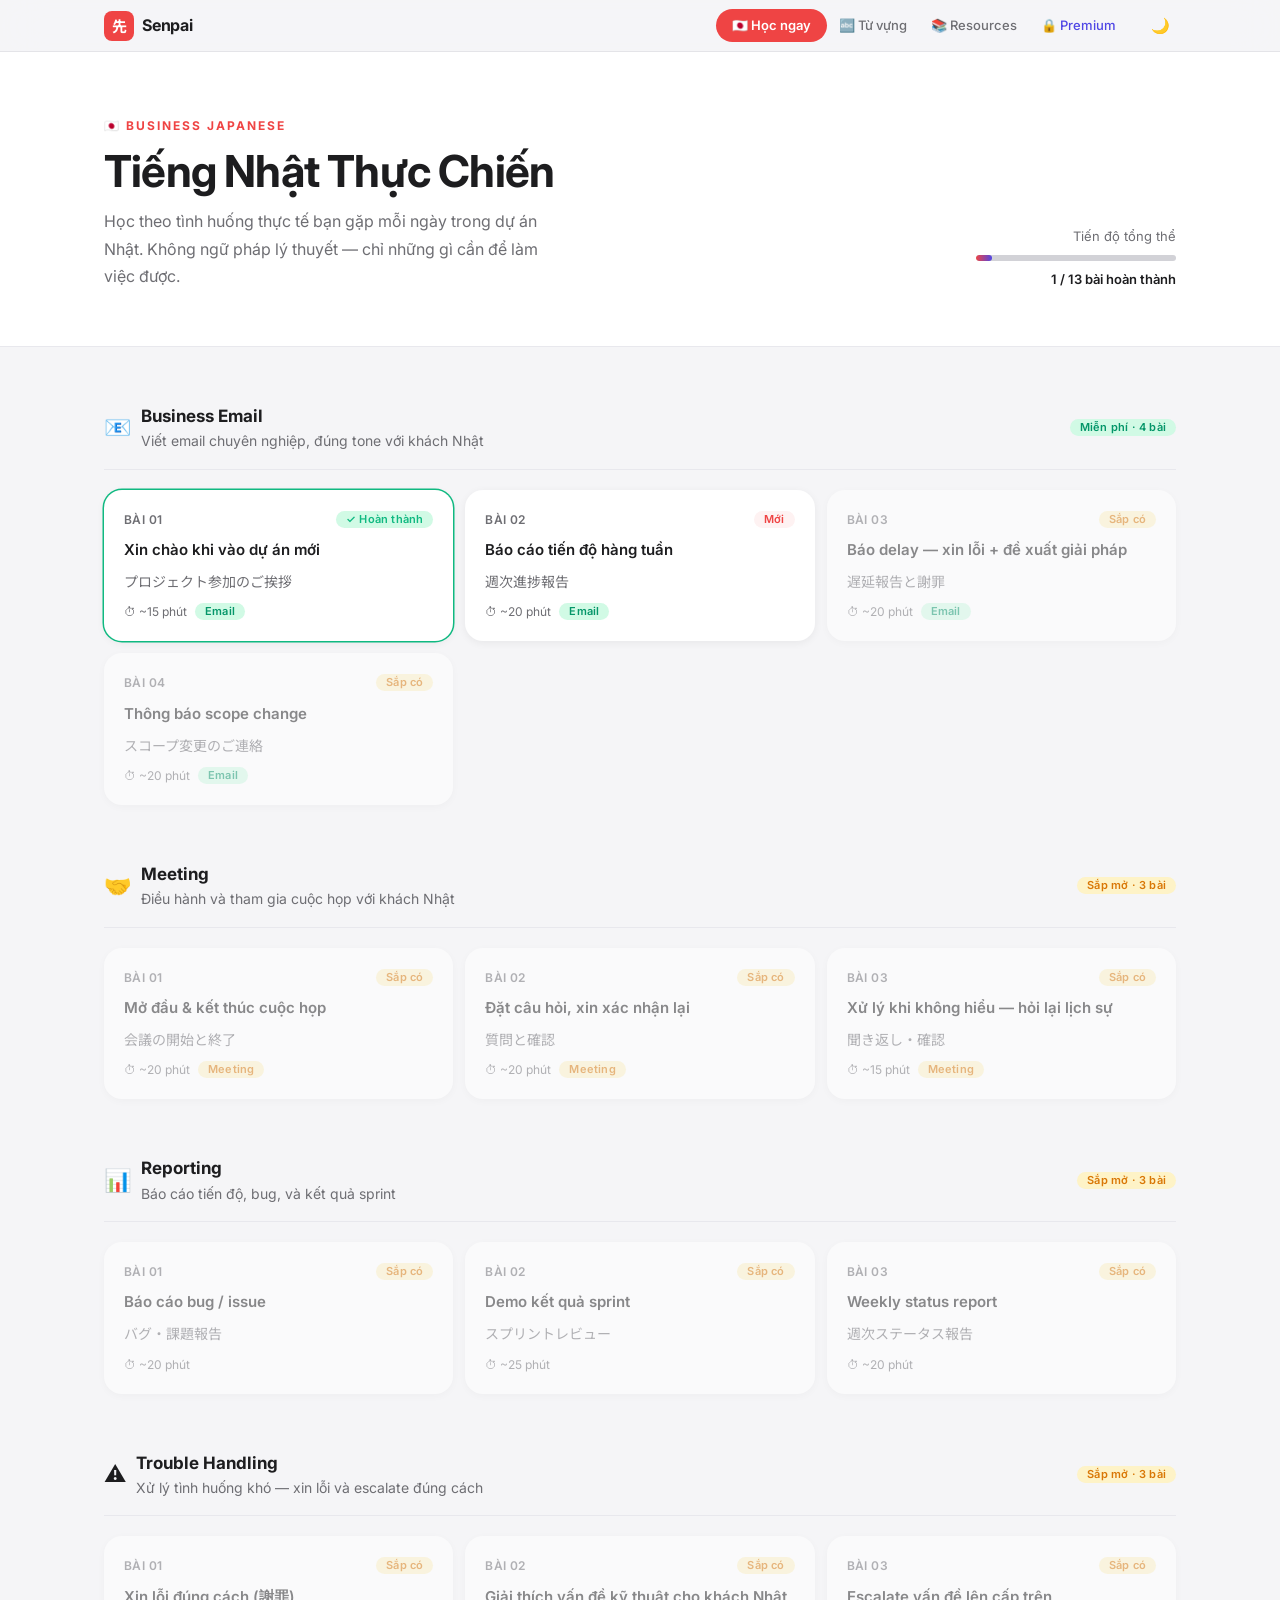
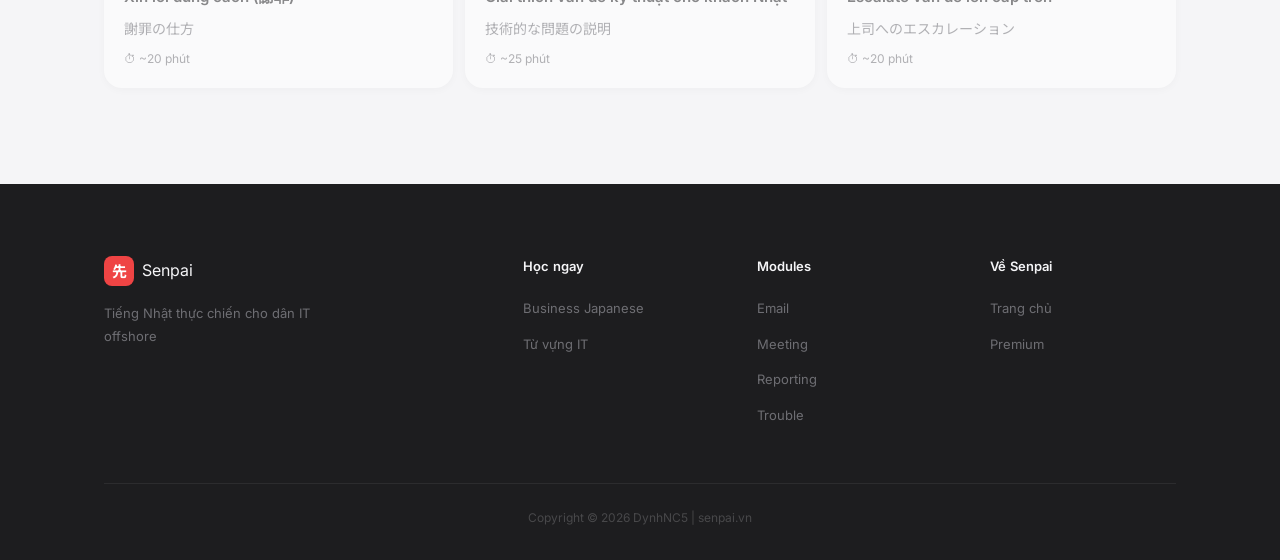
==== japanese/index.html @ e31216af "1st deploy 1st deploy" ====
<!DOCTYPE html>
<html lang="vi" data-theme="light">
<head>
  <meta charset="UTF-8">
  <meta name="viewport" content="width=device-width, initial-scale=1.0">
  <title>Japanese Hub — Senpai</title>
  <meta name="description" content="Tất cả modules tiếng Nhật thực chiến cho dân IT. Business Email, Meeting, Reporting, Trouble Handling.">
  <link rel="preconnect" href="https://fonts.googleapis.com">
  <link rel="preconnect" href="https://fonts.gstatic.com" crossorigin>
  <link href="https://fonts.googleapis.com/css2?family=Inter:wght@300;400;500;600;700;800&family=Noto+Sans+JP:wght@300;400;500;700&display=swap" rel="stylesheet">
  <link rel="stylesheet" href="../assets/css/main.css">
  <link rel="stylesheet" href="../assets/css/components.css">
</head>
<body>

<!-- ── NAVBAR ── -->
<nav class="navbar">
  <div class="container">
    <a href="../index.html" class="navbar__brand">
      <span class="brand-icon">先</span>
      <span class="brand-name">Senpai</span>
    </a>
    <ul class="navbar__links">
      <li><a href="index.html" class="link--cta">🇯🇵 Học ngay</a></li>
      <li><a href="vocabulary/index.html">🔤 Từ vựng</a></li>
      <li><a href="#">📚 Resources</a></li>
      <li><a href="#" class="link--premium">🔒 Premium</a></li>
    </ul>
    <div class="navbar__right">
      <button class="theme-toggle" aria-label="Đổi giao diện">🌙</button>
    </div>
    <button class="navbar__toggle" aria-label="Menu">☰</button>
  </div>
</nav>

<!-- ── HUB HERO ── -->
<div class="hub-hero">
  <div class="container">
    <div class="hub-hero__content">
      <div class="hub-hero__eyebrow">🇯🇵 Business Japanese</div>
      <h1 class="hub-hero__title">Tiếng Nhật Thực Chiến</h1>
      <p class="hub-hero__desc">
        Học theo tình huống thực tế bạn gặp mỗi ngày trong dự án Nhật.
        Không ngữ pháp lý thuyết — chỉ những gì cần để làm việc được.
      </p>
    </div>
    <div class="hub-hero__progress">
      <span class="hub-progress-label">Tiến độ tổng thể</span>
      <div class="hub-progress-bar">
        <div class="hub-progress-fill" style="width: 8%"></div>
      </div>
      <span class="hub-progress-count">1 / 13 bài hoàn thành</span>
    </div>
  </div>
</div>

<!-- ── HUB CONTENT ── -->
<div class="hub-content">
  <div class="container">
    <div class="hub-modules">

      <!-- MODULE: Email -->
      <div class="hub-module">
        <div class="hub-module__header">
          <div class="hub-module__title-wrap">
            <span class="hub-module__icon">📧</span>
            <div>
              <div class="hub-module__title">Business Email</div>
              <div class="hub-module__subtitle">Viết email chuyên nghiệp, đúng tone với khách Nhật</div>
            </div>
          </div>
          <span class="badge badge--free">Miễn phí · 4 bài</span>
        </div>
        <div class="hub-lessons-grid">
          <a href="stage2/email/lesson-01.html" class="hub-lesson-card hub-lesson-card--done">
            <div class="hub-lesson-card__top">
              <span class="hub-lesson-card__num">Bài 01</span>
              <span class="badge badge--done">✓ Hoàn thành</span>
            </div>
            <div class="hub-lesson-card__title">Xin chào khi vào dự án mới</div>
            <div class="hub-lesson-card__jp">プロジェクト参加のご挨拶</div>
            <div class="hub-lesson-card__meta">
              <span class="hub-lesson-card__time">⏱ ~15 phút</span>
              <span class="badge badge--free">Email</span>
            </div>
          </a>

          <a href="stage2/email/lesson-02.html" class="hub-lesson-card">
            <div class="hub-lesson-card__top">
              <span class="hub-lesson-card__num">Bài 02</span>
              <span class="badge badge--new">Mới</span>
            </div>
            <div class="hub-lesson-card__title">Báo cáo tiến độ hàng tuần</div>
            <div class="hub-lesson-card__jp">週次進捗報告</div>
            <div class="hub-lesson-card__meta">
              <span class="hub-lesson-card__time">⏱ ~20 phút</span>
              <span class="badge badge--free">Email</span>
            </div>
          </a>

          <div class="hub-lesson-card hub-lesson-card--locked">
            <div class="hub-lesson-card__top">
              <span class="hub-lesson-card__num">Bài 03</span>
              <span class="badge badge--soon">Sắp có</span>
            </div>
            <div class="hub-lesson-card__title">Báo delay — xin lỗi + đề xuất giải pháp</div>
            <div class="hub-lesson-card__jp">遅延報告と謝罪</div>
            <div class="hub-lesson-card__meta">
              <span class="hub-lesson-card__time">⏱ ~20 phút</span>
              <span class="badge badge--free">Email</span>
            </div>
          </div>

          <div class="hub-lesson-card hub-lesson-card--locked">
            <div class="hub-lesson-card__top">
              <span class="hub-lesson-card__num">Bài 04</span>
              <span class="badge badge--soon">Sắp có</span>
            </div>
            <div class="hub-lesson-card__title">Thông báo scope change</div>
            <div class="hub-lesson-card__jp">スコープ変更のご連絡</div>
            <div class="hub-lesson-card__meta">
              <span class="hub-lesson-card__time">⏱ ~20 phút</span>
              <span class="badge badge--free">Email</span>
            </div>
          </div>
        </div>
      </div>

      <!-- MODULE: Meeting -->
      <div class="hub-module">
        <div class="hub-module__header">
          <div class="hub-module__title-wrap">
            <span class="hub-module__icon">🤝</span>
            <div>
              <div class="hub-module__title">Meeting</div>
              <div class="hub-module__subtitle">Điều hành và tham gia cuộc họp với khách Nhật</div>
            </div>
          </div>
          <span class="badge badge--soon">Sắp mở · 3 bài</span>
        </div>
        <div class="hub-lessons-grid">
          <div class="hub-lesson-card hub-lesson-card--locked">
            <div class="hub-lesson-card__top">
              <span class="hub-lesson-card__num">Bài 01</span>
              <span class="badge badge--soon">Sắp có</span>
            </div>
            <div class="hub-lesson-card__title">Mở đầu & kết thúc cuộc họp</div>
            <div class="hub-lesson-card__jp">会議の開始と終了</div>
            <div class="hub-lesson-card__meta">
              <span class="hub-lesson-card__time">⏱ ~20 phút</span>
              <span class="badge badge--soon">Meeting</span>
            </div>
          </div>
          <div class="hub-lesson-card hub-lesson-card--locked">
            <div class="hub-lesson-card__top">
              <span class="hub-lesson-card__num">Bài 02</span>
              <span class="badge badge--soon">Sắp có</span>
            </div>
            <div class="hub-lesson-card__title">Đặt câu hỏi, xin xác nhận lại</div>
            <div class="hub-lesson-card__jp">質問と確認</div>
            <div class="hub-lesson-card__meta">
              <span class="hub-lesson-card__time">⏱ ~20 phút</span>
              <span class="badge badge--soon">Meeting</span>
            </div>
          </div>
          <div class="hub-lesson-card hub-lesson-card--locked">
            <div class="hub-lesson-card__top">
              <span class="hub-lesson-card__num">Bài 03</span>
              <span class="badge badge--soon">Sắp có</span>
            </div>
            <div class="hub-lesson-card__title">Xử lý khi không hiểu — hỏi lại lịch sự</div>
            <div class="hub-lesson-card__jp">聞き返し・確認</div>
            <div class="hub-lesson-card__meta">
              <span class="hub-lesson-card__time">⏱ ~15 phút</span>
              <span class="badge badge--soon">Meeting</span>
            </div>
          </div>
        </div>
      </div>

      <!-- MODULE: Reporting -->
      <div class="hub-module">
        <div class="hub-module__header">
          <div class="hub-module__title-wrap">
            <span class="hub-module__icon">📊</span>
            <div>
              <div class="hub-module__title">Reporting</div>
              <div class="hub-module__subtitle">Báo cáo tiến độ, bug, và kết quả sprint</div>
            </div>
          </div>
          <span class="badge badge--soon">Sắp mở · 3 bài</span>
        </div>
        <div class="hub-lessons-grid">
          <div class="hub-lesson-card hub-lesson-card--locked">
            <div class="hub-lesson-card__top">
              <span class="hub-lesson-card__num">Bài 01</span>
              <span class="badge badge--soon">Sắp có</span>
            </div>
            <div class="hub-lesson-card__title">Báo cáo bug / issue</div>
            <div class="hub-lesson-card__jp">バグ・課題報告</div>
            <div class="hub-lesson-card__meta">
              <span class="hub-lesson-card__time">⏱ ~20 phút</span>
            </div>
          </div>
          <div class="hub-lesson-card hub-lesson-card--locked">
            <div class="hub-lesson-card__top">
              <span class="hub-lesson-card__num">Bài 02</span>
              <span class="badge badge--soon">Sắp có</span>
            </div>
            <div class="hub-lesson-card__title">Demo kết quả sprint</div>
            <div class="hub-lesson-card__jp">スプリントレビュー</div>
            <div class="hub-lesson-card__meta">
              <span class="hub-lesson-card__time">⏱ ~25 phút</span>
            </div>
          </div>
          <div class="hub-lesson-card hub-lesson-card--locked">
            <div class="hub-lesson-card__top">
              <span class="hub-lesson-card__num">Bài 03</span>
              <span class="badge badge--soon">Sắp có</span>
            </div>
            <div class="hub-lesson-card__title">Weekly status report</div>
            <div class="hub-lesson-card__jp">週次ステータス報告</div>
            <div class="hub-lesson-card__meta">
              <span class="hub-lesson-card__time">⏱ ~20 phút</span>
            </div>
          </div>
        </div>
      </div>

      <!-- MODULE: Trouble -->
      <div class="hub-module">
        <div class="hub-module__header">
          <div class="hub-module__title-wrap">
            <span class="hub-module__icon">⚠️</span>
            <div>
              <div class="hub-module__title">Trouble Handling</div>
              <div class="hub-module__subtitle">Xử lý tình huống khó — xin lỗi và escalate đúng cách</div>
            </div>
          </div>
          <span class="badge badge--soon">Sắp mở · 3 bài</span>
        </div>
        <div class="hub-lessons-grid">
          <div class="hub-lesson-card hub-lesson-card--locked">
            <div class="hub-lesson-card__top">
              <span class="hub-lesson-card__num">Bài 01</span>
              <span class="badge badge--soon">Sắp có</span>
            </div>
            <div class="hub-lesson-card__title">Xin lỗi đúng cách (謝罪)</div>
            <div class="hub-lesson-card__jp">謝罪の仕方</div>
            <div class="hub-lesson-card__meta">
              <span class="hub-lesson-card__time">⏱ ~20 phút</span>
            </div>
          </div>
          <div class="hub-lesson-card hub-lesson-card--locked">
            <div class="hub-lesson-card__top">
              <span class="hub-lesson-card__num">Bài 02</span>
              <span class="badge badge--soon">Sắp có</span>
            </div>
            <div class="hub-lesson-card__title">Giải thích vấn đề kỹ thuật cho khách Nhật</div>
            <div class="hub-lesson-card__jp">技術的な問題の説明</div>
            <div class="hub-lesson-card__meta">
              <span class="hub-lesson-card__time">⏱ ~25 phút</span>
            </div>
          </div>
          <div class="hub-lesson-card hub-lesson-card--locked">
            <div class="hub-lesson-card__top">
              <span class="hub-lesson-card__num">Bài 03</span>
              <span class="badge badge--soon">Sắp có</span>
            </div>
            <div class="hub-lesson-card__title">Escalate vấn đề lên cấp trên</div>
            <div class="hub-lesson-card__jp">上司へのエスカレーション</div>
            <div class="hub-lesson-card__meta">
              <span class="hub-lesson-card__time">⏱ ~20 phút</span>
            </div>
          </div>
        </div>
      </div>

    </div><!-- /hub-modules -->
  </div>
</div>

<!-- ── FOOTER ── -->
<footer class="footer">
  <div class="container">
    <div class="footer__grid">
      <div class="footer__brand">
        <div class="footer__logo">
          <span class="brand-icon">先</span>
          <span class="brand-name">Senpai</span>
        </div>
        <p class="footer__tagline">Tiếng Nhật thực chiến cho dân IT offshore</p>
      </div>
      <div class="footer__links">
        <h4>Học ngay</h4>
        <ul>
          <li><a href="index.html">Business Japanese</a></li>
          <li><a href="vocabulary/index.html">Từ vựng IT</a></li>
        </ul>
      </div>
      <div class="footer__links">
        <h4>Modules</h4>
        <ul>
          <li><a href="stage2/email/lesson-01.html">Email</a></li>
          <li><a href="#">Meeting</a></li>
          <li><a href="#">Reporting</a></li>
          <li><a href="#">Trouble</a></li>
        </ul>
      </div>
      <div class="footer__links">
        <h4>Về Senpai</h4>
        <ul>
          <li><a href="../index.html">Trang chủ</a></li>
          <li><a href="#">Premium</a></li>
        </ul>
      </div>
    </div>
    <div class="footer__bottom">
      <p>Copyright © 2026 DynhNC5 | senpai.vn</p>
    </div>
  </div>
</footer>

<script src="../assets/js/theme.js"></script>
</body>
</html>
---- assets/css/main.css ----
/* ===========================================
   Senpai — main.css  |  Apple-inspired minimal
   =========================================== */

:root {
  --color-primary:       #EF4444;
  --color-primary-dark:  #DC2626;
  --color-primary-light: #FEF2F2;
  --color-accent:        #4F46E5;
  --color-accent-dark:   #4338CA;
  --color-accent-light:  #EEF2FF;
  --color-success:       #10B981;
  --color-success-light: #D1FAE5;
  --color-warning:       #F59E0B;
  --color-warning-light: #FEF3C7;

  /* Apple-inspired neutrals */
  --color-background:    #F5F5F7;
  --color-surface:       #FFFFFF;
  --color-text:          #1D1D1F;
  --color-text-muted:    #6E6E73;
  --color-border:        #D2D2D7;
  --color-border-light:  #E8E8ED;

  --font-sans: 'Inter', -apple-system, BlinkMacSystemFont, 'Segoe UI', sans-serif;
  --font-jp:   'Noto Sans JP', sans-serif;

  --radius-sm:   4px;
  --radius-md:   8px;
  --radius-lg:   12px;
  --radius-xl:   18px;
  --radius-2xl:  24px;
  --radius-pill: 999px;

  --shadow-xs: 0 1px 2px rgba(0,0,0,0.04);
  --shadow-sm: 0 2px 8px rgba(0,0,0,0.06);
  --shadow-md: 0 4px 20px rgba(0,0,0,0.08);
  --shadow-lg: 0 8px 40px rgba(0,0,0,0.10);
  --shadow-xl: 0 20px 60px rgba(0,0,0,0.12);

  --transition:      0.2s ease;
  --transition-slow: 0.4s cubic-bezier(0.4, 0, 0.2, 1);

  --navbar-height:  52px;
  --container-max:  1120px;
  --container-pad:  24px;
}

[data-theme="dark"] {
  --color-background:   #000000;
  --color-surface:      #1C1C1E;
  --color-text:         #F5F5F7;
  --color-text-muted:   #98989D;
  --color-border:       #38383A;
  --color-border-light: #2C2C2E;
  --shadow-sm: 0 2px 8px rgba(0,0,0,0.35);
  --shadow-md: 0 4px 20px rgba(0,0,0,0.4);
  --shadow-lg: 0 8px 40px rgba(0,0,0,0.5);
}

/* ── Reset ── */
*, *::before, *::after { box-sizing: border-box; margin: 0; padding: 0; }
html { scroll-behavior: smooth; font-size: 16px; }
body {
  font-family: var(--font-sans);
  color: var(--color-text);
  background: var(--color-background);
  line-height: 1.6;
  -webkit-font-smoothing: antialiased;
  -moz-osx-font-smoothing: grayscale;
}
img, video { max-width: 100%; display: block; }
a { color: inherit; text-decoration: none; }
ul, ol { list-style: none; }
button { cursor: pointer; border: none; background: none; font-family: inherit; }
input, textarea { font-family: inherit; }
.jp, ruby { font-family: var(--font-jp); }

/* ── Layout ── */
.container {
  max-width: var(--container-max);
  margin: 0 auto;
  padding: 0 var(--container-pad);
}

/* ── Scroll animations ── */
.reveal {
  opacity: 0;
  transform: translateY(24px);
  transition: opacity 0.7s ease, transform 0.7s ease;
}
.reveal.visible { opacity: 1; transform: translateY(0); }
.reveal.d1 { transition-delay: 0.10s; }
.reveal.d2 { transition-delay: 0.20s; }
.reveal.d3 { transition-delay: 0.30s; }
.reveal.d4 { transition-delay: 0.40s; }

/* ===========================================
   NAVBAR — Apple ultra-thin
   =========================================== */
.navbar {
  position: sticky;
  top: 0;
  z-index: 100;
  height: var(--navbar-height);
  background: rgba(245,245,247,0.88);
  backdrop-filter: saturate(180%) blur(20px);
  -webkit-backdrop-filter: saturate(180%) blur(20px);
  border-bottom: 1px solid rgba(210,210,215,0.5);
}

[data-theme="dark"] .navbar {
  background: rgba(0,0,0,0.88);
  border-bottom-color: rgba(56,56,58,0.6);
}

.navbar .container {
  height: 100%;
  display: flex;
  align-items: center;
  gap: 6px;
}

.navbar__brand {
  display: flex;
  align-items: center;
  gap: 8px;
  font-weight: 700;
  font-size: 1rem;
  flex-shrink: 0;
  letter-spacing: -0.2px;
}

.brand-icon {
  display: flex;
  align-items: center;
  justify-content: center;
  width: 30px;
  height: 30px;
  background: var(--color-primary);
  color: #fff;
  border-radius: 8px;
  font-family: var(--font-jp);
  font-size: 0.9375rem;
  font-weight: 700;
  flex-shrink: 0;
}

.brand-name { color: var(--color-text); }

.navbar__links {
  display: flex;
  align-items: center;
  gap: 0;
  margin-left: auto;
}

.navbar__links a {
  display: inline-flex;
  align-items: center;
  gap: 4px;
  padding: 6px 12px;
  border-radius: var(--radius-md);
  font-size: 0.8125rem;
  font-weight: 500;
  color: var(--color-text-muted);
  transition: color var(--transition);
}

.navbar__links a:hover { color: var(--color-text); }

.navbar__links .link--cta {
  background: var(--color-primary);
  color: #fff;
  border-radius: var(--radius-pill);
  font-weight: 600;
  padding: 6px 16px;
}
.navbar__links .link--cta:hover {
  background: var(--color-primary-dark);
  color: #fff;
}

.navbar__links .link--premium { color: var(--color-accent); }
.navbar__links .link--premium:hover { color: var(--color-accent-dark); }

.navbar__right {
  display: flex;
  align-items: center;
  gap: 6px;
  margin-left: 10px;
}

.navbar__toggle {
  display: none;
  align-items: center;
  justify-content: center;
  width: 32px;
  height: 32px;
  border-radius: var(--radius-md);
  font-size: 1rem;
  color: var(--color-text);
  margin-left: auto;
}

/* ===========================================
   HERO — Apple fullscreen cinematic
   =========================================== */
.hero {
  min-height: calc(100vh - var(--navbar-height));
  display: flex;
  align-items: center;
  padding: 96px 0 80px;
  background: var(--color-surface);
  position: relative;
  overflow: hidden;
}

[data-theme="dark"] .hero { background: var(--color-background); }

/* Subtle radial glow */
.hero::before {
  content: '';
  position: absolute;
  top: -120px; right: -100px;
  width: 640px; height: 640px;
  background: radial-gradient(ellipse, rgba(239,68,68,0.06) 0%, transparent 60%);
  pointer-events: none;
}

.hero::after {
  content: '';
  position: absolute;
  bottom: -80px; left: -80px;
  width: 480px; height: 480px;
  background: radial-gradient(ellipse, rgba(79,70,229,0.05) 0%, transparent 60%);
  pointer-events: none;
}

.hero .container {
  display: grid;
  grid-template-columns: 1fr 1fr;
  gap: 64px;
  align-items: center;
  position: relative;
  z-index: 1;
}

.hero__badge {
  display: inline-flex;
  align-items: center;
  gap: 6px;
  padding: 5px 14px;
  background: var(--color-primary-light);
  color: var(--color-primary-dark);
  border-radius: var(--radius-pill);
  font-size: 0.75rem;
  font-weight: 600;
  margin-bottom: 24px;
  letter-spacing: 0.2px;
}

.hero__title {
  font-size: clamp(2.75rem, 5.5vw, 4.25rem);
  font-weight: 700;
  line-height: 1.08;
  letter-spacing: -2px;
  color: var(--color-text);
  margin-bottom: 20px;
}

.hero__title .highlight { color: var(--color-primary); }

.hero__subtitle {
  font-size: 1.0625rem;
  color: var(--color-text-muted);
  line-height: 1.7;
  max-width: 440px;
  margin-bottom: 36px;
  font-weight: 400;
}

.hero__subtitle strong { color: var(--color-text); font-weight: 500; }

.hero__actions {
  display: flex;
  flex-wrap: wrap;
  gap: 10px;
  margin-bottom: 48px;
}

.hero__stats {
  display: flex;
  gap: 40px;
  padding-top: 28px;
  border-top: 1px solid var(--color-border-light);
}

.stat__number {
  display: block;
  font-size: 1.5rem;
  font-weight: 700;
  color: var(--color-text);
  line-height: 1;
  margin-bottom: 4px;
  letter-spacing: -0.5px;
}

.stat__label {
  font-size: 0.8125rem;
  color: var(--color-text-muted);
}

/* Hero Visual */
.hero__visual {
  position: relative;
  height: 400px;
  display: flex;
  align-items: center;
  justify-content: center;
}

.hero__kanji {
  font-family: var(--font-jp);
  font-size: 240px;
  font-weight: 700;
  color: var(--color-primary);
  opacity: 0.04;
  position: absolute;
  user-select: none;
  line-height: 1;
  letter-spacing: -12px;
}

.hero__card {
  position: absolute;
  background: var(--color-surface);
  border-radius: 18px;
  padding: 16px 20px;
  box-shadow: 0 2px 24px rgba(0,0,0,0.08), 0 0 0 1px rgba(0,0,0,0.04);
  animation: float 5s ease-in-out infinite;
  width: 210px;
}

[data-theme="dark"] .hero__card {
  background: #2C2C2E;
  box-shadow: 0 2px 24px rgba(0,0,0,0.4), 0 0 0 1px rgba(255,255,255,0.06);
}

.hero__card--a { top: 24px; right: 8px; }
.hero__card--b { bottom: 44px; left: 8px; animation-delay: 2.5s; }
.hero__card--c { top: 48%; right: 50%; transform: translateX(50%); animation-delay: 1.2s; width: 196px; }

@keyframes float {
  0%, 100% { transform: translateY(0); }
  50%       { transform: translateY(-12px); }
}

.hero__card--c { animation: floatC 5s ease-in-out infinite 1.2s; }

@keyframes floatC {
  0%, 100% { transform: translateX(50%) translateY(0); }
  50%       { transform: translateX(50%) translateY(-12px); }
}

.card-preview__tag {
  font-size: 0.6875rem;
  font-weight: 600;
  color: var(--color-text-muted);
  text-transform: uppercase;
  letter-spacing: 0.6px;
  margin-bottom: 8px;
}

.card-preview__title {
  font-family: var(--font-jp);
  font-size: 0.9375rem;
  font-weight: 700;
  color: var(--color-text);
  margin-bottom: 4px;
}

.card-preview__sub {
  font-size: 0.8125rem;
  color: var(--color-text-muted);
}

.card-preview__score {
  display: flex;
  align-items: center;
  gap: 4px;
  margin-top: 10px;
}

.score-star  { color: #F59E0B; font-size: 0.75rem; }
.score-label { font-size: 0.75rem; font-weight: 600; color: var(--color-text-muted); }

/* ===========================================
   SECTION COMMON
   =========================================== */
section { padding: 96px 0; }

.section__header {
  text-align: center;
  margin-bottom: 56px;
}

.section__eyebrow {
  font-size: 0.75rem;
  font-weight: 700;
  color: var(--color-primary);
  text-transform: uppercase;
  letter-spacing: 2px;
  margin-bottom: 12px;
}

.section__title {
  font-size: clamp(1.875rem, 3.5vw, 2.5rem);
  font-weight: 700;
  color: var(--color-text);
  letter-spacing: -0.8px;
  margin-bottom: 14px;
  line-height: 1.15;
}

.section__subtitle {
  font-size: 1rem;
  color: var(--color-text-muted);
  max-width: 500px;
  margin: 0 auto;
  line-height: 1.75;
}

/* ===========================================
   FOR WHOM
   =========================================== */
.for-whom {
  background: var(--color-background);
}

.roles-grid {
  display: grid;
  grid-template-columns: repeat(4, 1fr);
  gap: 16px;
}

/* ===========================================
   MODULES
   =========================================== */
.modules { background: var(--color-surface); }

.modules-grid {
  display: grid;
  grid-template-columns: repeat(3, 1fr);
  gap: 16px;
}

/* ===========================================
   HOW IT WORKS
   =========================================== */
.how-it-works { background: var(--color-background); }

.steps {
  display: grid;
  grid-template-columns: 1fr auto 1fr auto 1fr;
  align-items: center;
  gap: 16px;
  max-width: 860px;
  margin: 0 auto;
}

.step {
  background: var(--color-surface);
  border-radius: var(--radius-2xl);
  padding: 36px 24px;
  text-align: center;
}

.step__num {
  display: inline-flex;
  align-items: center;
  justify-content: center;
  width: 40px;
  height: 40px;
  background: var(--color-primary-light);
  color: var(--color-primary);
  border-radius: var(--radius-pill);
  font-size: 0.875rem;
  font-weight: 700;
  margin-bottom: 16px;
}

.step__icon {
  font-size: 1.625rem;
  display: block;
  margin-bottom: 12px;
}

.step__title {
  font-size: 0.9375rem;
  font-weight: 700;
  color: var(--color-text);
  margin-bottom: 8px;
}

.step__desc {
  font-size: 0.875rem;
  color: var(--color-text-muted);
  line-height: 1.65;
}

.step__arrow {
  font-size: 1.25rem;
  color: var(--color-border);
  flex-shrink: 0;
}

/* ===========================================
   CALLOUT STRIP
   =========================================== */
.callout-strip {
  background: var(--color-text);
  padding: 72px 0;
}

[data-theme="dark"] .callout-strip { background: #1C1C1E; }

.callout-strip .container {
  display: flex;
  align-items: center;
  justify-content: center;
  gap: 56px;
  text-align: center;
  flex-wrap: wrap;
}

.callout-stat { color: white; }

.callout-stat__num {
  font-size: 2.75rem;
  font-weight: 700;
  display: block;
  margin-bottom: 6px;
  color: var(--color-primary);
  letter-spacing: -1px;
}

.callout-stat__label {
  font-size: 0.875rem;
  color: rgba(255,255,255,0.5);
}

.callout-divider {
  width: 1px;
  height: 52px;
  background: rgba(255,255,255,0.08);
}

/* ===========================================
   CTA BANNER
   =========================================== */
.cta-banner {
  background: var(--color-primary);
  padding: 96px 0;
  position: relative;
  overflow: hidden;
}

.cta-banner::before {
  content: '日本語';
  position: absolute;
  right: -60px; top: 50%;
  transform: translateY(-50%);
  font-family: var(--font-jp);
  font-size: 220px;
  font-weight: 700;
  color: rgba(255,255,255,0.05);
  line-height: 1;
  pointer-events: none;
}

.cta-banner .container {
  display: flex;
  align-items: center;
  gap: 48px;
  justify-content: space-between;
  position: relative;
  z-index: 1;
}

.cta-banner__text h2 {
  font-size: clamp(1.625rem, 3vw, 2.25rem);
  font-weight: 700;
  color: #fff;
  margin-bottom: 10px;
  letter-spacing: -0.5px;
}

.cta-banner__text p {
  color: rgba(255,255,255,0.7);
  font-size: 1rem;
  max-width: 420px;
  line-height: 1.7;
}

/* ===========================================
   FOOTER
   =========================================== */
.footer {
  background: #1D1D1F;
  color: #98989D;
  padding: 72px 0 32px;
}

.footer__grid {
  display: grid;
  grid-template-columns: 2fr 1fr 1fr 1fr;
  gap: 48px;
  margin-bottom: 56px;
}

.footer__logo {
  display: flex;
  align-items: center;
  gap: 8px;
  margin-bottom: 16px;
}

.footer__logo .brand-name { color: #F5F5F7; font-size: 1rem; }

.footer__tagline {
  font-size: 0.8125rem;
  line-height: 1.75;
  max-width: 220px;
  color: #6E6E73;
}

.footer__links h4 {
  color: #F5F5F7;
  font-size: 0.8125rem;
  font-weight: 600;
  margin-bottom: 18px;
  letter-spacing: 0.1px;
}

.footer__links ul { display: flex; flex-direction: column; gap: 10px; }

.footer__links a {
  font-size: 0.8125rem;
  color: #6E6E73;
  transition: color var(--transition);
}
.footer__links a:hover { color: #F5F5F7; }

.footer__bottom {
  border-top: 1px solid #2C2C2E;
  padding-top: 24px;
  display: flex;
  align-items: center;
  justify-content: center;
  font-size: 0.75rem;
  color: #48484A;
}

/* ===========================================
   HUB PAGE
   =========================================== */
.hub-hero {
  padding: 64px 0 56px;
  background: var(--color-surface);
  border-bottom: 1px solid var(--color-border-light);
}

.hub-hero .container {
  display: flex;
  align-items: flex-end;
  justify-content: space-between;
  gap: 32px;
  flex-wrap: wrap;
}

.hub-hero__eyebrow {
  font-size: 0.75rem;
  font-weight: 700;
  color: var(--color-primary);
  text-transform: uppercase;
  letter-spacing: 2px;
  margin-bottom: 12px;
}

.hub-hero__title {
  font-size: clamp(2rem, 3.5vw, 2.75rem);
  font-weight: 700;
  color: var(--color-text);
  letter-spacing: -0.8px;
  margin-bottom: 12px;
  line-height: 1.12;
}

.hub-hero__desc {
  font-size: 1rem;
  color: var(--color-text-muted);
  max-width: 460px;
  line-height: 1.7;
}

.hub-hero__progress {
  display: flex;
  flex-direction: column;
  align-items: flex-end;
  gap: 8px;
  flex-shrink: 0;
}

.hub-progress-label {
  font-size: 0.8125rem;
  color: var(--color-text-muted);
}

.hub-progress-bar {
  width: 200px;
  height: 6px;
  background: var(--color-border);
  border-radius: var(--radius-pill);
  overflow: hidden;
}

.hub-progress-fill {
  height: 100%;
  width: 8%;
  background: linear-gradient(90deg, var(--color-primary), var(--color-accent));
  border-radius: var(--radius-pill);
}

.hub-progress-count {
  font-size: 0.8125rem;
  font-weight: 600;
  color: var(--color-text);
}

.hub-content { padding: 56px 0 96px; }

.hub-modules {
  display: flex;
  flex-direction: column;
  gap: 56px;
}

.hub-module__header {
  display: flex;
  align-items: center;
  justify-content: space-between;
  gap: 16px;
  margin-bottom: 20px;
  padding-bottom: 16px;
  border-bottom: 1px solid var(--color-border-light);
}

.hub-module__title-wrap {
  display: flex;
  align-items: center;
  gap: 10px;
}

.hub-module__icon { font-size: 1.375rem; }

.hub-module__title {
  font-size: 1.0625rem;
  font-weight: 700;
  color: var(--color-text);
}

.hub-module__subtitle {
  font-size: 0.875rem;
  color: var(--color-text-muted);
}

.hub-lessons-grid {
  display: grid;
  grid-template-columns: repeat(auto-fill, minmax(280px, 1fr));
  gap: 12px;
}

.hub-lesson-card {
  background: var(--color-surface);
  border-radius: var(--radius-xl);
  padding: 20px;
  display: flex;
  flex-direction: column;
  gap: 10px;
  transition: all var(--transition-slow);
  text-decoration: none;
  color: inherit;
  box-shadow: var(--shadow-sm);
}

.hub-lesson-card:hover {
  box-shadow: var(--shadow-md);
  transform: translateY(-2px);
}

.hub-lesson-card--locked {
  opacity: 0.5;
  pointer-events: none;
}

.hub-lesson-card--done { box-shadow: 0 0 0 1.5px var(--color-success), var(--shadow-sm); }

.hub-lesson-card__top {
  display: flex;
  align-items: center;
  justify-content: space-between;
}

.hub-lesson-card__num {
  font-size: 0.75rem;
  font-weight: 600;
  color: var(--color-text-muted);
  text-transform: uppercase;
  letter-spacing: 0.4px;
}

.hub-lesson-card__title {
  font-size: 0.9375rem;
  font-weight: 600;
  color: var(--color-text);
  line-height: 1.4;
}

.hub-lesson-card__jp {
  font-family: var(--font-jp);
  font-size: 0.875rem;
  color: var(--color-text-muted);
}

.hub-lesson-card__meta {
  display: flex;
  align-items: center;
  gap: 8px;
  flex-wrap: wrap;
}

.hub-lesson-card__time {
  font-size: 0.75rem;
  color: var(--color-text-muted);
}

/* ===========================================
   RESPONSIVE
   =========================================== */
@media (max-width: 1024px) {
  .modules-grid { grid-template-columns: repeat(2, 1fr); }
  .footer__grid { grid-template-columns: 1fr 1fr; }
  .steps { grid-template-columns: 1fr; max-width: 380px; }
  .step__arrow { display: none; }
}

@media (max-width: 768px) {
  :root {
    --container-pad: 20px;
    --navbar-height: 48px;
  }

  .navbar__links { display: none; }
  .navbar__toggle { display: flex; }

  .hero .container { grid-template-columns: 1fr; }
  .hero__visual { display: none; }
  .hero { padding: 64px 0 48px; min-height: auto; }

  .roles-grid { grid-template-columns: repeat(2, 1fr); }
  .modules-grid { grid-template-columns: 1fr; }

  .cta-banner .container { flex-direction: column; text-align: center; }
  .footer__grid { grid-template-columns: 1fr 1fr; }

  .callout-strip .container { gap: 32px; }
  .callout-divider { width: 48px; height: 1px; }

  .hub-hero .container { flex-direction: column; align-items: flex-start; }
  .hub-hero__progress { align-items: flex-start; }
  .hub-progress-bar { width: 100%; }

  section { padding: 72px 0; }
}

@media (max-width: 480px) {
  .roles-grid { grid-template-columns: 1fr; }
  .footer__grid { grid-template-columns: 1fr; }
  .hero__stats { gap: 24px; }
  .hero__actions .btn { width: 100%; justify-content: center; }

  .hero__title {
    font-size: 2.5rem;
    letter-spacing: -1.5px;
  }

  .callout-stat__num { font-size: 2.25rem; }
}

/* ===== INTRO / LỜI NGỎ ===== */
.intro {
  padding: 80px 0;
  background: var(--color-surface);
  border-bottom: 1px solid #E2E8F0;
}

.intro__content {
  max-width: 720px;
  margin: 0 auto;
  text-align: center;
}

.intro__label {
  display: inline-block;
  font-size: 0.75rem;
  font-weight: 700;
  letter-spacing: 0.1em;
  text-transform: uppercase;
  color: var(--color-primary);
  margin-bottom: 16px;
}

.intro__title {
  font-size: clamp(1.75rem, 4vw, 2.5rem);
  font-weight: 800;
  color: var(--color-text);
  line-height: 1.3;
  margin-bottom: 32px;
}

.intro__title em {
  font-style: normal;
  color: var(--color-primary);
}

.intro__body {
  text-align: left;
  color: var(--color-text-muted);
  font-size: 1.0625rem;
  line-height: 1.8;
  margin-bottom: 32px;
}

.intro__body p + p {
  margin-top: 16px;
}

.intro__quote {
  position: relative;
  background: linear-gradient(135deg, #FEF2F2, #EEF2FF);
  border-left: 4px solid var(--color-primary);
  border-radius: 0 var(--radius-md) var(--radius-md) 0;
  padding: 20px 24px;
  margin: 0 0 28px;
  font-size: 1.0625rem;
  font-style: italic;
  color: var(--color-text);
  line-height: 1.7;
  text-align: left;
}

.intro__cta-text {
  font-size: 1.0625rem;
  color: var(--color-text);
  line-height: 1.7;
}
---- assets/css/components.css ----
/* ===========================================
   Senpai — components.css  |  Apple-inspired
   =========================================== */

/* ===========================================
   BUTTONS
   =========================================== */
.btn {
  display: inline-flex;
  align-items: center;
  justify-content: center;
  gap: 6px;
  padding: 11px 22px;
  border-radius: var(--radius-pill);
  font-size: 0.9375rem;
  font-weight: 500;
  font-family: var(--font-sans);
  line-height: 1;
  cursor: pointer;
  transition: all var(--transition);
  border: none;
  white-space: nowrap;
  text-decoration: none;
  letter-spacing: -0.1px;
}

.btn:disabled, .btn--disabled {
  opacity: 0.4;
  cursor: not-allowed;
  pointer-events: none;
}

.btn--primary {
  background: var(--color-primary);
  color: #fff;
}
.btn--primary:not(:disabled):hover {
  background: var(--color-primary-dark);
  transform: scale(1.01);
}

.btn--accent {
  background: var(--color-accent);
  color: #fff;
}
.btn--accent:not(:disabled):hover {
  background: var(--color-accent-dark);
  transform: scale(1.01);
}

.btn--ghost {
  background: var(--color-border-light);
  color: var(--color-text);
}
.btn--ghost:not(:disabled):hover {
  background: var(--color-border);
}

.btn--white {
  background: #fff;
  color: var(--color-primary);
}
.btn--white:hover {
  background: rgba(255,255,255,0.9);
  transform: scale(1.01);
}

.btn--outline-white {
  background: transparent;
  color: #fff;
  border: 1.5px solid rgba(255,255,255,0.35);
}
.btn--outline-white:hover {
  background: rgba(255,255,255,0.1);
  border-color: rgba(255,255,255,0.6);
}

/* Sizes */
.btn--lg  { padding: 14px 28px; font-size: 1rem; }
.btn--sm  { padding: 7px 16px;  font-size: 0.8125rem; }
.btn--xs  { padding: 5px 12px;  font-size: 0.75rem; }
.btn--pill { border-radius: var(--radius-pill) !important; }

/* ===========================================
   BADGES
   =========================================== */
.badge {
  display: inline-flex;
  align-items: center;
  gap: 4px;
  padding: 3px 10px;
  border-radius: var(--radius-pill);
  font-size: 0.6875rem;
  font-weight: 600;
  white-space: nowrap;
  flex-shrink: 0;
  line-height: 1;
  letter-spacing: 0.2px;
}

.badge--free    { background: var(--color-success-light);  color: #059669; }
.badge--soon    { background: var(--color-warning-light);  color: #D97706; }
.badge--premium { background: var(--color-accent-light);   color: var(--color-accent); }
.badge--new     { background: var(--color-primary-light);  color: var(--color-primary); }
.badge--done    { background: var(--color-success-light);  color: var(--color-success); }

/* ===========================================
   ROLE CARDS
   =========================================== */
.role-card {
  background: var(--color-surface);
  border-radius: var(--radius-2xl);
  padding: 32px 22px;
  text-align: center;
  transition: all var(--transition-slow);
  box-shadow: var(--shadow-sm);
}

.role-card:hover {
  transform: translateY(-4px);
  box-shadow: var(--shadow-lg);
}

.role-card__icon {
  font-size: 2.25rem;
  display: block;
  margin-bottom: 14px;
}

.role-card__title {
  font-size: 1rem;
  font-weight: 700;
  color: var(--color-text);
  margin-bottom: 6px;
  letter-spacing: -0.2px;
}

.role-card__desc {
  font-size: 0.875rem;
  color: var(--color-text-muted);
  line-height: 1.65;
}

/* ===========================================
   MODULE CARDS
   =========================================== */
.module-card {
  background: var(--color-surface);
  border-radius: var(--radius-2xl);
  padding: 24px;
  display: flex;
  flex-direction: column;
  gap: 16px;
  transition: all var(--transition-slow);
  box-shadow: var(--shadow-sm);
}

.module-card:hover {
  box-shadow: var(--shadow-lg);
  transform: translateY(-3px);
}

.module-card--active {
  box-shadow: 0 0 0 1.5px var(--color-primary), var(--shadow-sm);
}

.module-card--vocab {
  background: linear-gradient(140deg, #EEF2FF 0%, var(--color-surface) 80%);
}

.module-card__header {
  display: flex;
  align-items: flex-start;
  gap: 12px;
}

.module-card__icon {
  font-size: 1.75rem;
  flex-shrink: 0;
  line-height: 1;
}

.module-card__info { flex: 1; min-width: 0; }

.module-card__title {
  font-size: 1rem;
  font-weight: 700;
  color: var(--color-text);
  line-height: 1.3;
  margin-bottom: 3px;
  letter-spacing: -0.2px;
}

.module-card__count {
  font-size: 0.8125rem;
  color: var(--color-text-muted);
}

.module-card__lessons {
  display: flex;
  flex-direction: column;
  gap: 2px;
  flex: 1;
}

/* ===========================================
   LESSON ITEMS
   =========================================== */
.lesson-item {
  display: flex;
  align-items: center;
  gap: 10px;
  font-size: 0.875rem;
  color: var(--color-text);
  padding: 7px 10px;
  border-radius: var(--radius-md);
  transition: background var(--transition);
  cursor: pointer;
  line-height: 1.4;
}

.lesson-item:hover { background: var(--color-background); }

.lesson-item__icon {
  width: 20px;
  height: 20px;
  display: flex;
  align-items: center;
  justify-content: center;
  font-size: 0.75rem;
  flex-shrink: 0;
  border-radius: var(--radius-pill);
}

.lesson-item--done { color: var(--color-success); font-weight: 500; }
.lesson-item--done .lesson-item__icon {
  background: var(--color-success-light);
  color: var(--color-success);
}

.lesson-item--active .lesson-item__icon {
  background: var(--color-primary-light);
  color: var(--color-primary);
}

.lesson-item--locked {
  color: var(--color-text-muted);
  font-size: 0.8125rem;
  cursor: default;
}

/* ===========================================
   VOCAB CHIPS
   =========================================== */
.vocab-preview {
  display: flex;
  flex-wrap: wrap;
  gap: 6px;
}

.vocab-chip {
  display: inline-flex;
  align-items: center;
  padding: 5px 12px;
  background: var(--color-background);
  color: var(--color-text-muted);
  border-radius: var(--radius-pill);
  font-family: var(--font-jp);
  font-size: 0.875rem;
  font-weight: 500;
  transition: all var(--transition);
}

.vocab-chip:hover {
  background: var(--color-accent);
  color: #fff;
}

/* ===========================================
   PROGRESS BAR
   =========================================== */
.progress-bar {
  height: 4px;
  background: var(--color-border-light);
  border-radius: var(--radius-pill);
  overflow: hidden;
  flex: 1;
}

.progress-bar__fill {
  height: 100%;
  background: linear-gradient(90deg, var(--color-primary), var(--color-accent));
  border-radius: var(--radius-pill);
  transition: width 0.7s ease;
}

/* ===========================================
   THEME TOGGLE
   =========================================== */
.theme-toggle {
  display: flex;
  align-items: center;
  justify-content: center;
  width: 32px;
  height: 32px;
  border-radius: var(--radius-md);
  background: transparent;
  font-size: 0.9375rem;
  color: var(--color-text-muted);
  cursor: pointer;
  transition: color var(--transition);
  flex-shrink: 0;
}

.theme-toggle:hover { color: var(--color-text); }

/* ===========================================
   FEATURES STRIP
   =========================================== */
.features-strip {
  background: var(--color-surface);
  border-top: 1px solid var(--color-border-light);
  border-bottom: 1px solid var(--color-border-light);
  padding: 28px 0;
}

.features-list {
  display: flex;
  align-items: center;
  justify-content: center;
  gap: 6px;
  flex-wrap: wrap;
}

.feature-pill {
  display: inline-flex;
  align-items: center;
  gap: 6px;
  padding: 8px 16px;
  border-radius: var(--radius-pill);
  font-size: 0.875rem;
  font-weight: 500;
  color: var(--color-text-muted);
  background: var(--color-background);
  transition: all var(--transition);
}

.feature-pill:hover {
  background: var(--color-primary-light);
  color: var(--color-primary-dark);
}
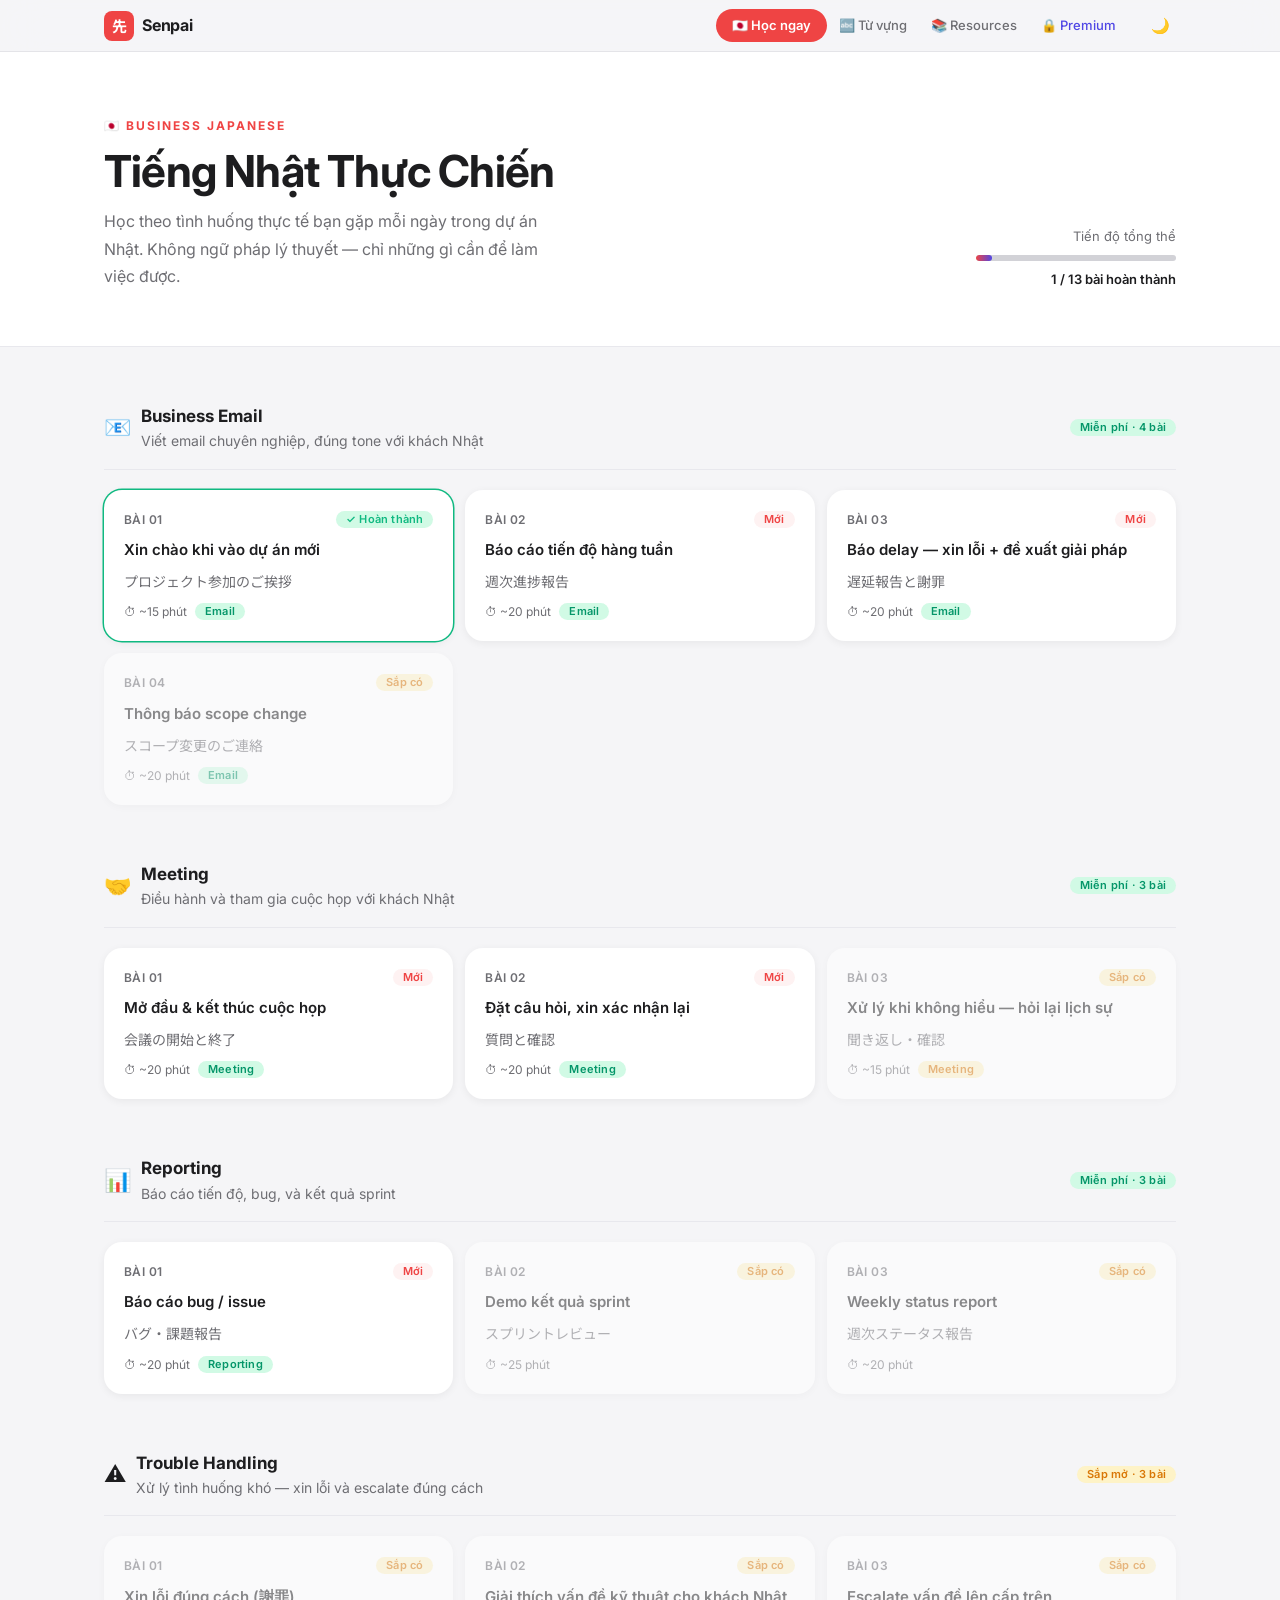
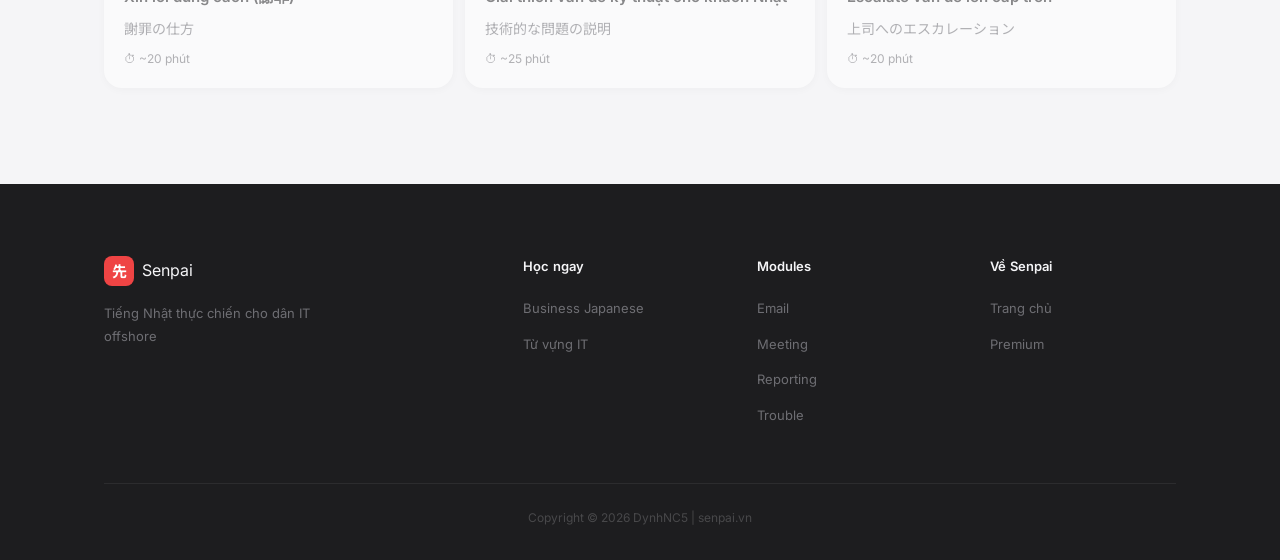
==== commit b1e4a5e8: "deploy lan2 deploy làn 2, bỏ sung mọt só lesson và nọi dung của 1 ls với nọi dung sau hơn" ====
--- a/japanese/index.html
+++ b/japanese/index.html
@@ -98,10 +98,10 @@
             </div>
           </a>
 
-          <div class="hub-lesson-card hub-lesson-card--locked">
+          <a href="stage2/email/lesson-03.html" class="hub-lesson-card">
             <div class="hub-lesson-card__top">
               <span class="hub-lesson-card__num">Bài 03</span>
-              <span class="badge badge--soon">Sắp có</span>
+              <span class="badge badge--new">Mới</span>
             </div>
             <div class="hub-lesson-card__title">Báo delay — xin lỗi + đề xuất giải pháp</div>
             <div class="hub-lesson-card__jp">遅延報告と謝罪</div>
@@ -109,7 +109,7 @@
               <span class="hub-lesson-card__time">⏱ ~20 phút</span>
               <span class="badge badge--free">Email</span>
             </div>
-          </div>
+          </a>
 
           <div class="hub-lesson-card hub-lesson-card--locked">
             <div class="hub-lesson-card__top">
@@ -136,33 +136,33 @@
               <div class="hub-module__subtitle">Điều hành và tham gia cuộc họp với khách Nhật</div>
             </div>
           </div>
-          <span class="badge badge--soon">Sắp mở · 3 bài</span>
+          <span class="badge badge--free">Miễn phí · 3 bài</span>
         </div>
         <div class="hub-lessons-grid">
-          <div class="hub-lesson-card hub-lesson-card--locked">
+          <a href="stage2/meeting/lesson-01.html" class="hub-lesson-card">
             <div class="hub-lesson-card__top">
               <span class="hub-lesson-card__num">Bài 01</span>
-              <span class="badge badge--soon">Sắp có</span>
+              <span class="badge badge--new">Mới</span>
             </div>
             <div class="hub-lesson-card__title">Mở đầu & kết thúc cuộc họp</div>
             <div class="hub-lesson-card__jp">会議の開始と終了</div>
             <div class="hub-lesson-card__meta">
               <span class="hub-lesson-card__time">⏱ ~20 phút</span>
-              <span class="badge badge--soon">Meeting</span>
-            </div>
-          </div>
-          <div class="hub-lesson-card hub-lesson-card--locked">
+              <span class="badge badge--free">Meeting</span>
+            </div>
+          </a>
+          <a href="stage2/meeting/lesson-02.html" class="hub-lesson-card">
             <div class="hub-lesson-card__top">
               <span class="hub-lesson-card__num">Bài 02</span>
-              <span class="badge badge--soon">Sắp có</span>
+              <span class="badge badge--new">Mới</span>
             </div>
             <div class="hub-lesson-card__title">Đặt câu hỏi, xin xác nhận lại</div>
             <div class="hub-lesson-card__jp">質問と確認</div>
             <div class="hub-lesson-card__meta">
               <span class="hub-lesson-card__time">⏱ ~20 phút</span>
-              <span class="badge badge--soon">Meeting</span>
-            </div>
-          </div>
+              <span class="badge badge--free">Meeting</span>
+            </div>
+          </a>
           <div class="hub-lesson-card hub-lesson-card--locked">
             <div class="hub-lesson-card__top">
               <span class="hub-lesson-card__num">Bài 03</span>
@@ -188,20 +188,21 @@
               <div class="hub-module__subtitle">Báo cáo tiến độ, bug, và kết quả sprint</div>
             </div>
           </div>
-          <span class="badge badge--soon">Sắp mở · 3 bài</span>
+          <span class="badge badge--free">Miễn phí · 3 bài</span>
         </div>
         <div class="hub-lessons-grid">
-          <div class="hub-lesson-card hub-lesson-card--locked">
+          <a href="stage2/reporting/lesson-01.html" class="hub-lesson-card">
             <div class="hub-lesson-card__top">
               <span class="hub-lesson-card__num">Bài 01</span>
-              <span class="badge badge--soon">Sắp có</span>
+              <span class="badge badge--new">Mới</span>
             </div>
             <div class="hub-lesson-card__title">Báo cáo bug / issue</div>
             <div class="hub-lesson-card__jp">バグ・課題報告</div>
             <div class="hub-lesson-card__meta">
               <span class="hub-lesson-card__time">⏱ ~20 phút</span>
-            </div>
-          </div>
+              <span class="badge badge--free">Reporting</span>
+            </div>
+          </a>
           <div class="hub-lesson-card hub-lesson-card--locked">
             <div class="hub-lesson-card__top">
               <span class="hub-lesson-card__num">Bài 02</span>
--- a/assets/css/main.css
+++ b/assets/css/main.css
@@ -955,10 +955,14 @@
   margin: 0 0 28px;
   font-size: 1.0625rem;
   font-style: italic;
-  color: var(--color-text);
+  color: #1D1D1F;
   line-height: 1.7;
   text-align: left;
 }
+[data-theme="dark"] .intro__quote {
+  background: linear-gradient(135deg, rgba(239,68,68,0.12), rgba(79,70,229,0.12));
+  color: #F5F5F7;
+}
 
 .intro__cta-text {
   font-size: 1.0625rem;
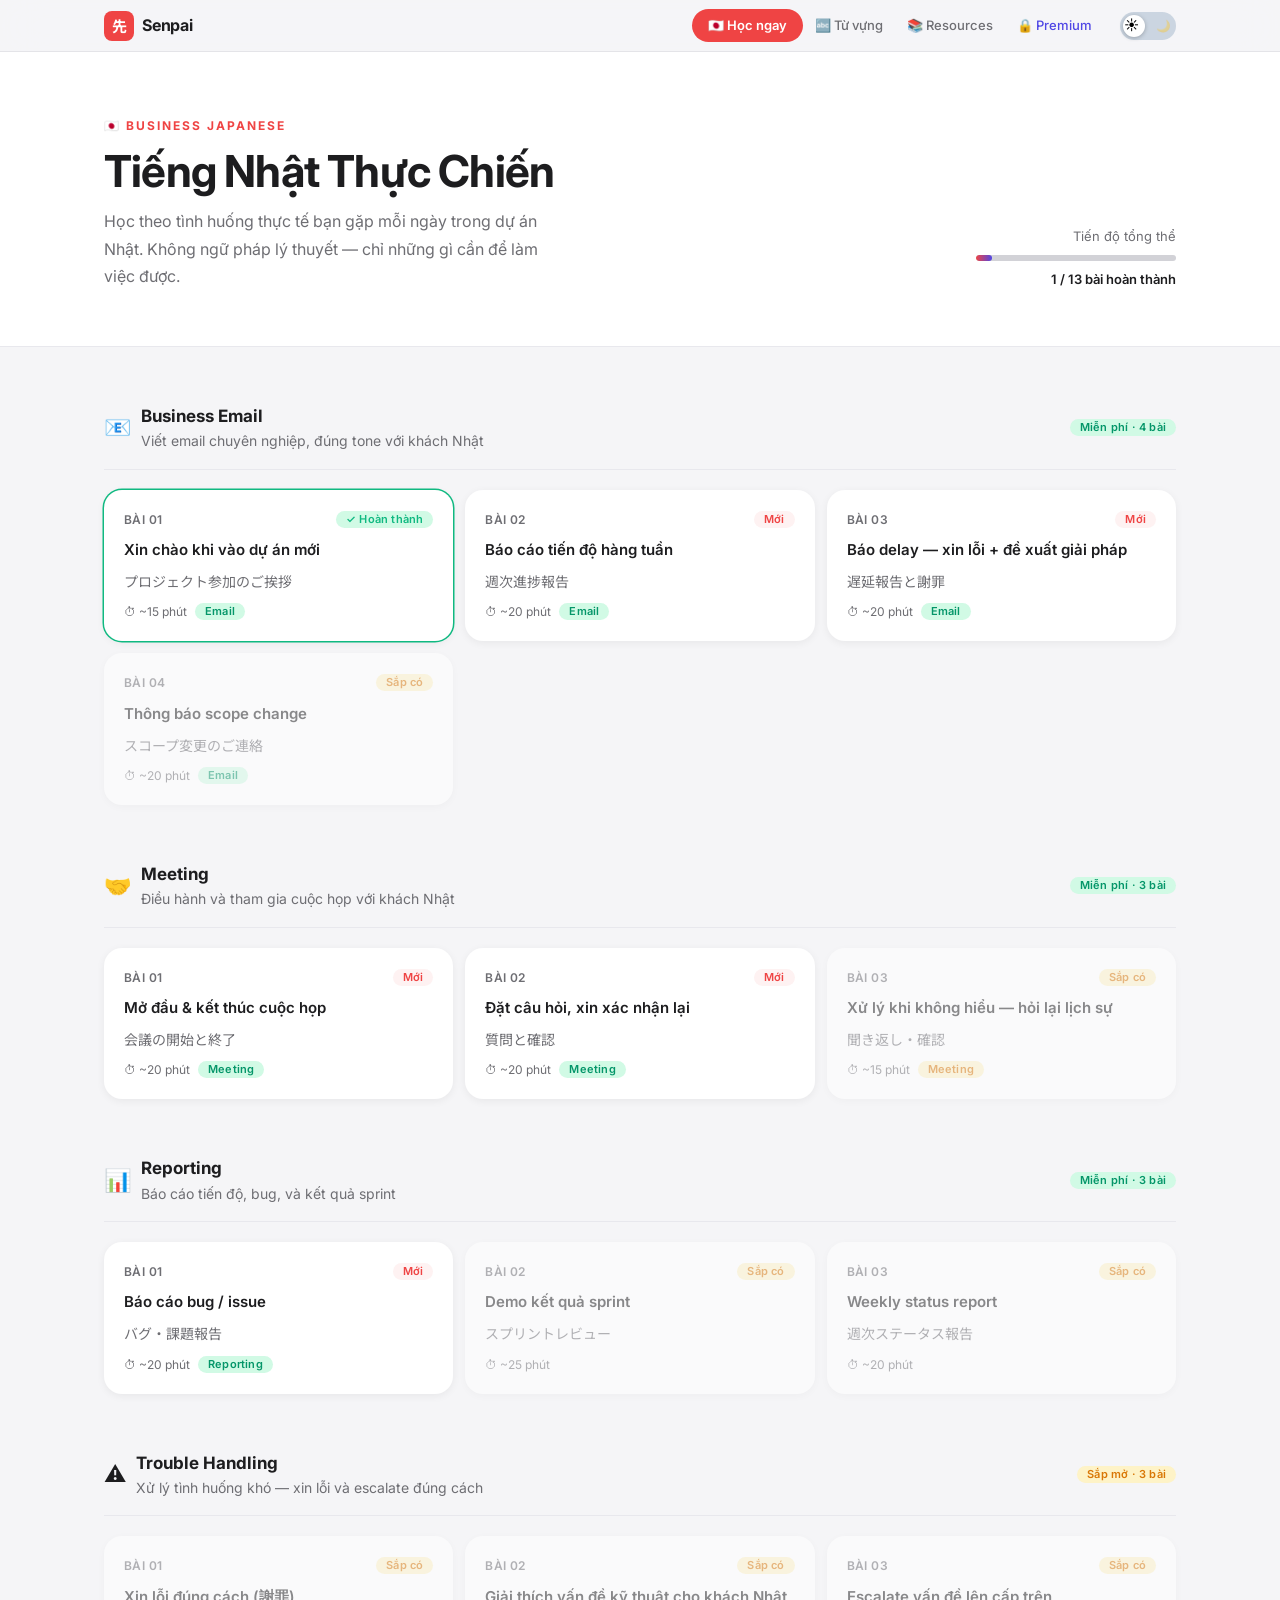
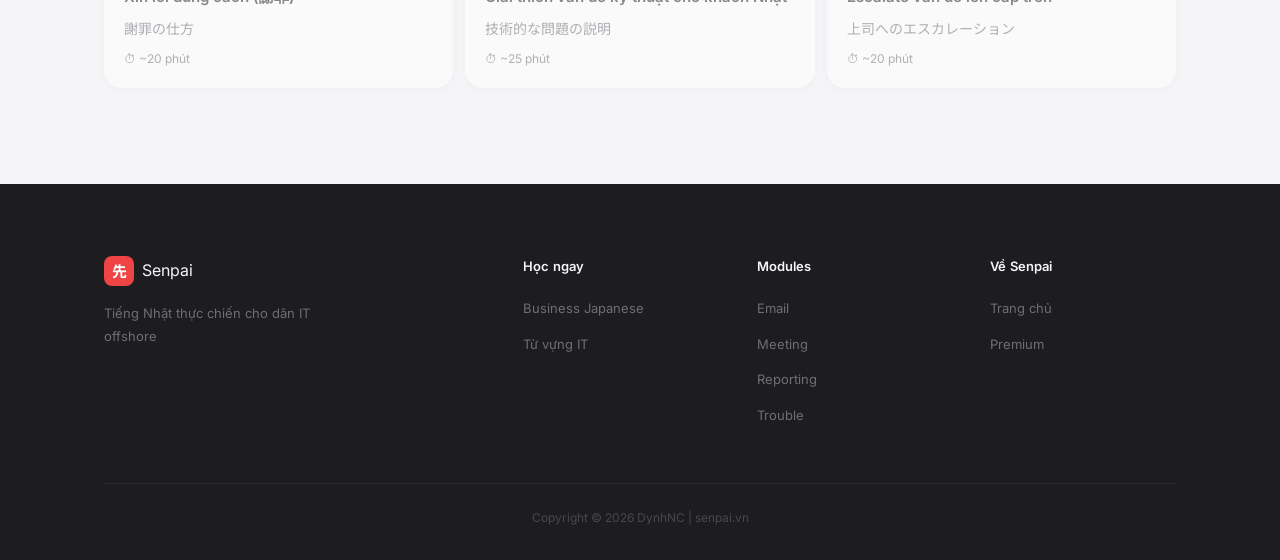
==== commit 2fd9e216: "deploy3 - chỉnh sửa bối cảnh, switch dark/light deploy3 - chỉnh sửa bối cảnh, switch dark/lightmode" ====
--- a/japanese/index.html
+++ b/japanese/index.html
@@ -1,4 +1,4 @@
-<!DOCTYPE html>
+﻿<!DOCTYPE html>
 <html lang="vi" data-theme="light">
 <head>
   <meta charset="UTF-8">
@@ -27,7 +27,13 @@
       <li><a href="#" class="link--premium">🔒 Premium</a></li>
     </ul>
     <div class="navbar__right">
-      <button class="theme-toggle" aria-label="Đổi giao diện">🌙</button>
+      <button class="theme-toggle" aria-label="Đổi giao diện">
+        <span class="toggle-track">
+          <span class="toggle-sun">☀️</span>
+          <span class="toggle-moon">🌙</span>
+          <span class="toggle-thumb"></span>
+        </span>
+      </button>
     </div>
     <button class="navbar__toggle" aria-label="Menu">☰</button>
   </div>
@@ -317,7 +323,7 @@
       </div>
     </div>
     <div class="footer__bottom">
-      <p>Copyright © 2026 DynhNC5 | senpai.vn</p>
+      <p>Copyright © 2026 DynhNC | senpai.vn</p>
     </div>
   </div>
 </footer>
--- a/assets/css/components.css
+++ b/assets/css/components.css
@@ -295,24 +295,66 @@
 }
 
 /* ===========================================
-   THEME TOGGLE
+   THEME TOGGLE — slide
    =========================================== */
 .theme-toggle {
-  display: flex;
-  align-items: center;
-  justify-content: center;
-  width: 32px;
-  height: 32px;
-  border-radius: var(--radius-md);
-  background: transparent;
-  font-size: 0.9375rem;
-  color: var(--color-text-muted);
+  background: none;
+  border: none;
+  padding: 0;
   cursor: pointer;
-  transition: color var(--transition);
+  display: flex;
+  align-items: center;
   flex-shrink: 0;
 }
 
-.theme-toggle:hover { color: var(--color-text); }
+.toggle-track {
+  position: relative;
+  display: flex;
+  align-items: center;
+  justify-content: space-between;
+  width: 56px;
+  height: 28px;
+  border-radius: 999px;
+  background: #CBD5E1;
+  padding: 0 5px;
+  transition: background 0.3s;
+  box-sizing: border-box;
+}
+
+[data-theme="dark"] .toggle-track { background: #374151; }
+
+.toggle-sun,
+.toggle-moon {
+  font-size: 13px;
+  line-height: 1;
+  z-index: 2;
+  transition: opacity 0.2s, transform 0.2s;
+  pointer-events: none;
+  user-select: none;
+}
+
+/* light mode: sun active */
+.toggle-sun  { opacity: 1;   transform: scale(1.1); }
+.toggle-moon { opacity: 0.4; transform: scale(0.9); }
+
+/* dark mode: moon active */
+[data-theme="dark"] .toggle-sun  { opacity: 0.4; transform: scale(0.9); }
+[data-theme="dark"] .toggle-moon { opacity: 1;   transform: scale(1.1); }
+
+.toggle-thumb {
+  position: absolute;
+  width: 22px;
+  height: 22px;
+  border-radius: 50%;
+  background: #ffffff;
+  box-shadow: 0 1px 4px rgba(0, 0, 0, 0.25);
+  top: 3px;
+  left: 3px;
+  z-index: 1;
+  transition: transform 0.25s cubic-bezier(0.4, 0, 0.2, 1);
+}
+
+[data-theme="dark"] .toggle-thumb { transform: translateX(28px); }
 
 /* ===========================================
    FEATURES STRIP
